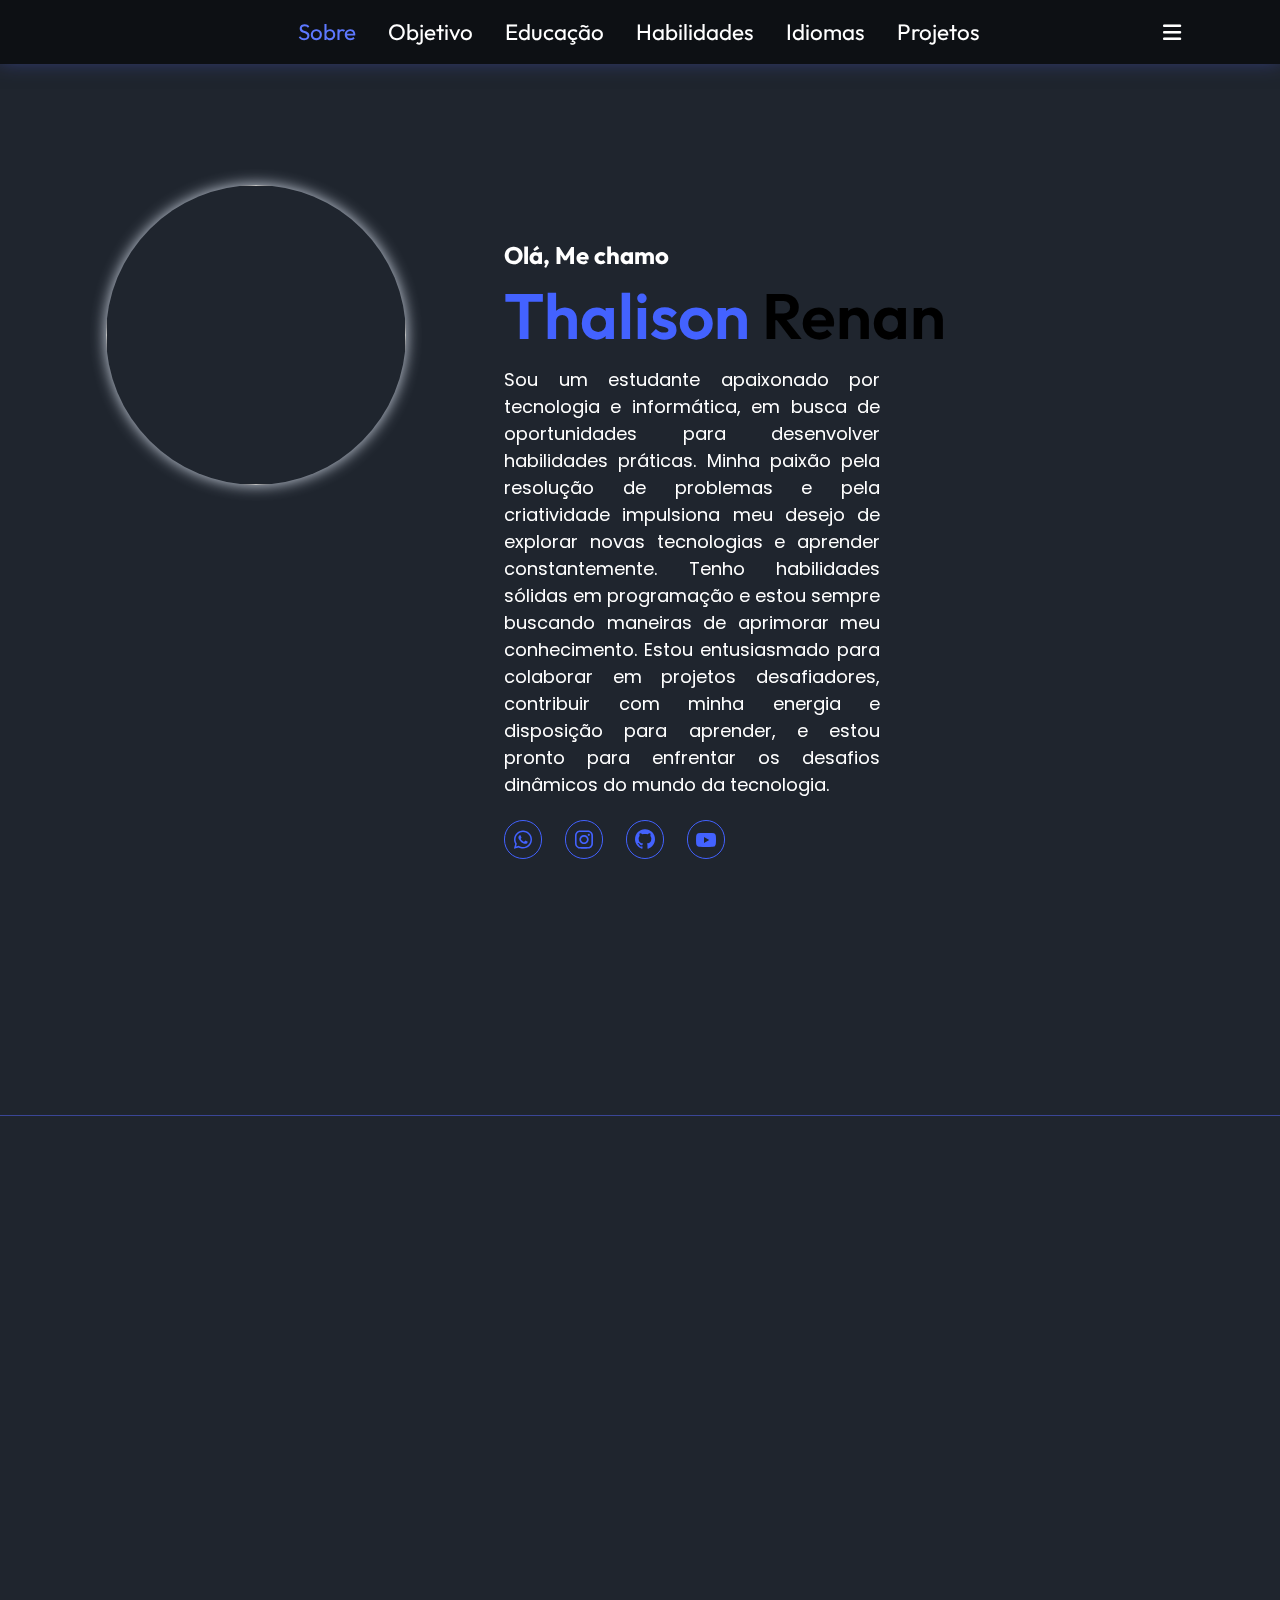
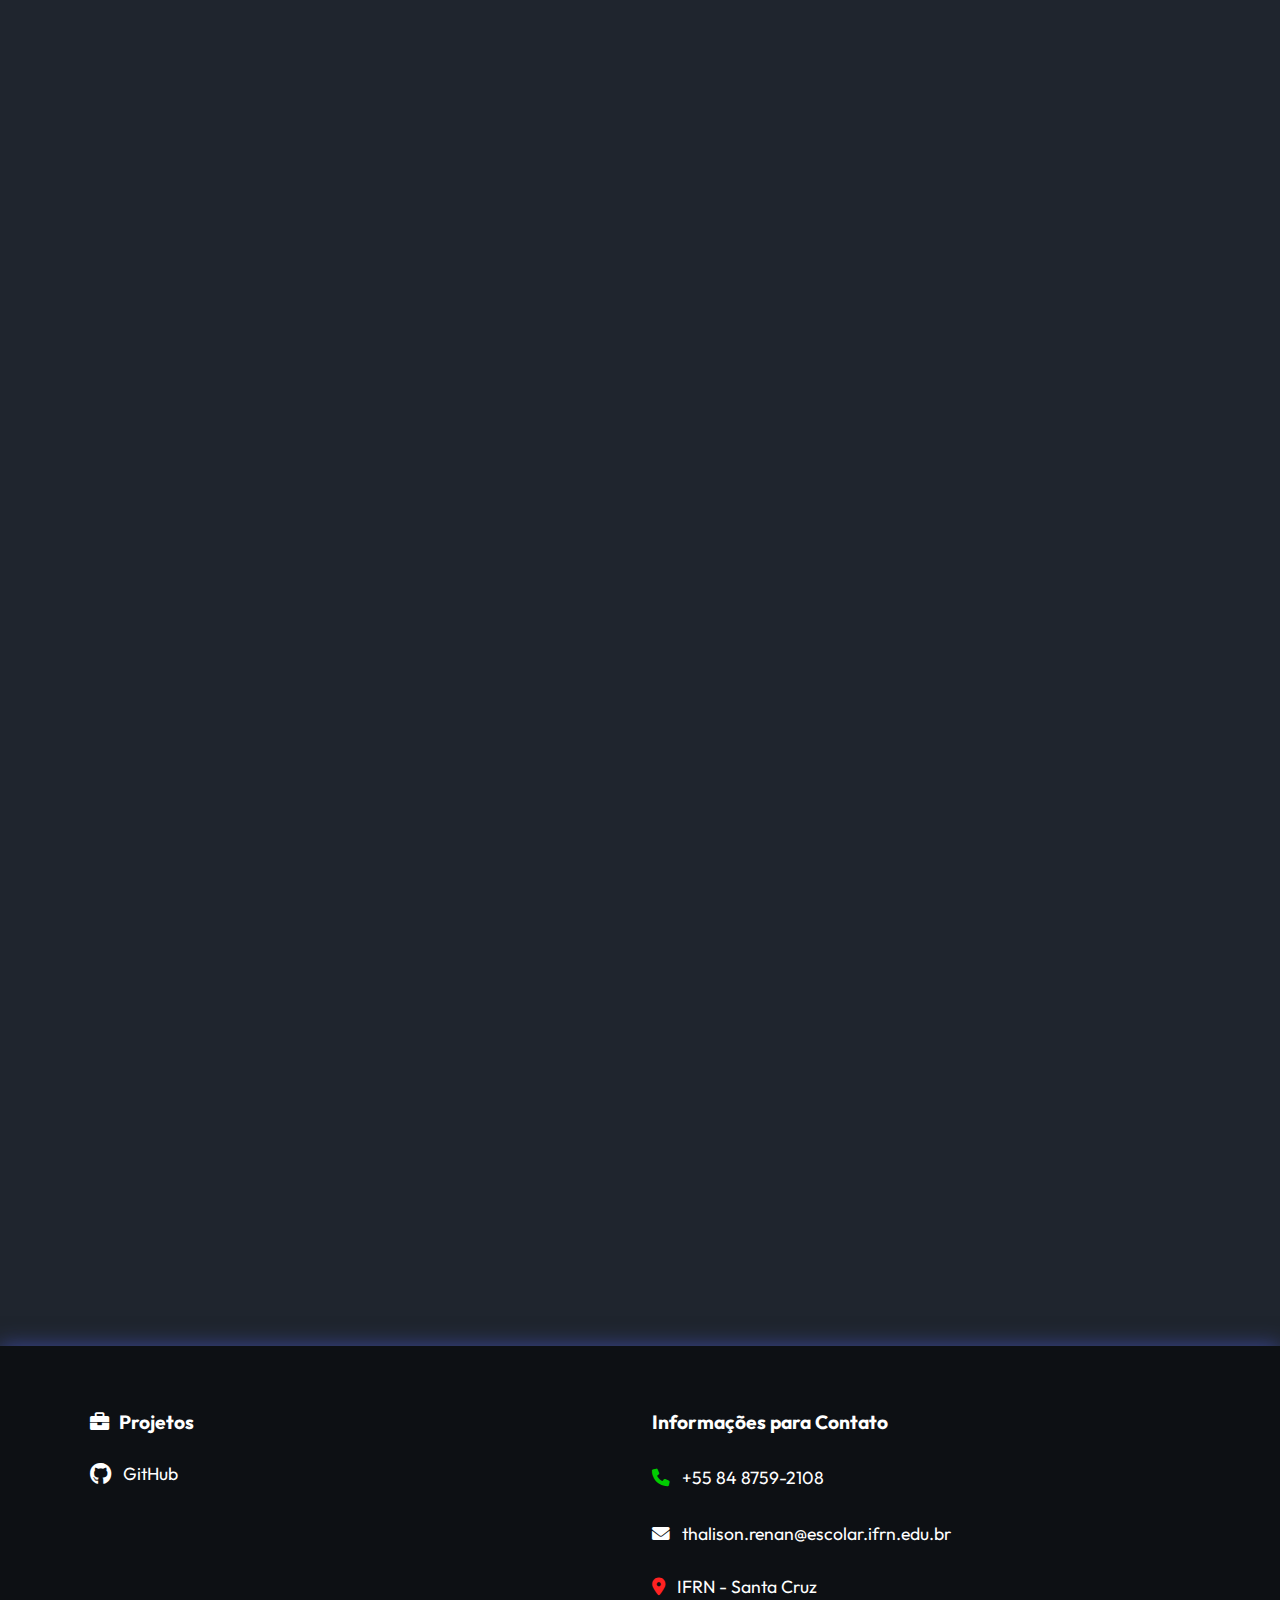
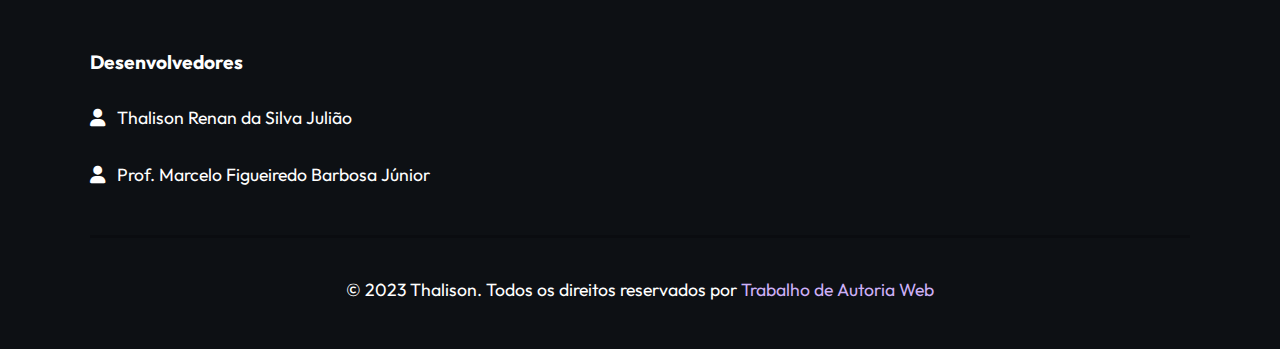
==== index.html @ b5692db4 "Add files via upload" ====
<!DOCTYPE html>
<html lang="pt-BR">

<head>
    <meta charset="UTF-8">
    <meta name="viewport" content="width=device-width, initial-scale=1.0">
    <title>Currículo Virtual</title>
    <link rel="stylesheet" href="css/style.css">
    <link href="https://cdnjs.cloudflare.com/ajax/libs/font-awesome/6.0.0-beta3/css/all.min.css" rel="stylesheet">
    <link href='https://unpkg.com/boxicons@2.1.4/css/boxicons.min.css' rel='stylesheet'>
    <link href="https://unpkg.com/aos@2.3.1/dist/aos.css" rel="stylesheet">
</head>

<body>

    <header>

        <!-- Barra de Navegação -->

        <nav class="navbar">
            <a href="#sobre" class="active">Sobre</a>
            <a href="#objetivo">Objetivo</a>
            <a href="#educacao">Educação</a>
            <a href="#habilidades">Habilidades</a>
            <a href="#idiomas">Idiomas</a>
            <a href="#projetos">Projetos</a>
        </nav>

        <div class="icon-container">
            <div class="icone">
                <div onclick=showSidebar() id="menu-btn" class="fas fa-bars"></div>
            </div>
        </div>

        <nav class="sidebar">
            <ul>
                <li onclick=hideSidebar() class="li-sidebar"><a href="#" class="a-sidebar"><svg
                            xmlns="http://www.w3.org/2000/svg" height="36" viewBox="0 -960 960 960" width="36"
                            fill="red">
                            <path
                                d="m256-200-56-56 224-224-224-224 56-56 224 224 224-224 56 56-224 224 224 224-56 56-224-224-224 224Z" />
                        </svg></a></li>
                <li class=" li-sidebar"><a href="bootstrap.html" class="a-sidebar">Bootstrap</a></li>
                <li class=" li-sidebar"><a href="#" class="a-sidebar">Materialize CSS</a></li>
            </ul>
        </nav>

    </header>

    <!-- Conteúdo Principal -->

    <section class="container">

        <!-- Sobre -->

        <div class="main">
            <div class="content-container" id="sobre">
                <div class="images" data-aos="zoom-in" data-aos-duration="1500">
                    <img src="Eloíza Cebolinha.jpg" alt="" class="img-w">
                </div>
                <div class="detail">
                    <h3 data-aos="fade-right" data-aos-duration="1500">Olá, Me chamo</h3>
                    <h1 data-aos="zoom-in" data-aos-duration="1500"><span style="color: #4362ff;">Thalison</span> Renan
                    </h1>
                    <p class="text" data-aos="zoom-in" data-aos-duration="1500">Sou um estudante apaixonado por
                        tecnologia e informática, em busca de oportunidades para desenvolver habilidades práticas. Minha
                        paixão pela resolução de problemas e pela criatividade impulsiona meu desejo de explorar novas
                        tecnologias e aprender constantemente. Tenho habilidades sólidas em programação e estou sempre
                        buscando maneiras de aprimorar meu conhecimento. Estou entusiasmado para colaborar em projetos
                        desafiadores, contribuir com minha energia e disposição para aprender, e estou pronto para
                        enfrentar os desafios dinâmicos do mundo da tecnologia.</p>
                    <div class="social" data-aos="fade-right" data-aos-duration="1500">
                        <a href="https://wa.me//5584987790759?text=Olá,%20tudo%20bem?" target="_blank"><i
                                class='bx bxl-whatsapp'></i></a>
                        <a href="https://www.instagram.com/thalisonrenan__/" target="_blank"><i
                                class='bx bxl-instagram'></i></a>
                        <a href="https://github.com/ThalisonR?tab=projects" target="_blank"><i
                                class='bx bxl-github'></i></a>
                        <a href="https://www.youtube.com/channel/UCin0BzxdglkTwremmnrXTJQ" target="_blank"><i
                                class='bx bxl-youtube'></i></a>
                    </div>
                </div>
            </div>
            <hr>

            <!-- Objetivo Profissional -->

            <section class="info-container" id="objetivo">
                <div class="info-content-container">
                    <h2 data-aos="fade-right" data-aos-duration="1500">Objetivo Profissional</h2>
                    <div class="info-content">
                        <div class="content">
                            <p class="text-info" data-aos="fade-left" data-aos-duration="1500">Dedicado e apaixonado por
                                programação, busco estabelecer uma carreira sólida como desenvolvedor full-stack. Meu
                                objetivo é aplicar minha expertise em linguagens de programação, frameworks e
                                metodologias ágeis para contribuir significativamente no desenvolvimento de soluções
                                inovadoras e impactantes. Busco constantemente aprimorar minhas habilidades técnicas e
                                liderança para desempenhar um papel fundamental no sucesso de projetos, agregando valor
                                à equipe e à empresa.</p>
                        </div>
                    </div>
                </div>
            </section>
            <hr>

            <!-- Educação -->

            <section class="info-container" id="educacao">
                <div class="info-content-container">
                    <h2 data-aos="fade-right" data-aos-duration="1500">Educação</h2>
                    <div class="info-content" data-aos="zoom-in-down" data-aos-duration="1500">
                        <div class="content">
                            <h3 class="h3">Escola Estadual João Ferreira de Souza</h3>
                            <div class="subtitulo">Ensino Fundamental</div>
                        </div>
                        <div class="duracao"><span class="text-primary">Fevereiro 2012 - Dezembro 2020</span></div>
                    </div>
                    <div class="info-content" data-aos="zoom-in-down" data-aos-duration="1500">
                        <div class="content">
                            <h3 class="h3">Instituto Federal do Rio Grande do Norte</h3>
                            <div class="subtitulo">Ensino Médio e Formação Técnica em Informática</div>
                        </div>
                        <div class="duracao"><span class="text-primary">Maio 2021 - Pendente</span></div>
                    </div>
                </div>
            </section>
            <hr>

            <!-- Habilidades -->

            <section class="info-container" id="habilidades">
                <div class="info-content-container">
                    <h2 data-aos="fade-right" data-aos-duration="1500">Habilidades</h2>
                    <div class="subtitulo-skills" data-aos="fade-left" data-aos-duration="1500">Linguagens de
                        Programação & Ferramentas</div>
                    <ul class="list-inline" data-aos="fade-up-right" data-aos-duration="1500">
                        <li class="list-inline-item"><i class="fab fa-html5"></i>
                            <h3 class="h3-skills">HTML</h3>
                        </li>
                        <li class="list-inline-item"><i class="fab fa-css3-alt"></i>
                            <h3 class="h3-skills">CSS</h3>
                        </li>
                        <li class="list-inline-item"><i class="fab fa-java"></i>
                            <h3 class="h3-skills">JAVA</h3>
                        </li>
                    </ul>
                </div>
            </section>
            <hr>

            <!-- Idiomas -->

            <section class="info-container" id="idiomas">
                <div class="info-content-container">
                    <h2 class="h2-idiomas" data-aos="fade-right" data-aos-duration="1500">Idiomas</h2>
                    <ul class="list-inline" data-aos="zoom-in-down" data-aos-duration="1500">
                        <li class="list-inline-item">
                            <h3 class="h3-idiomas">Português<span class="perIdioma">*Avançado</span></h3>
                        </li>
                        <li class="list-inline-item">
                            <h3 class="h3-idiomas">Inglês<span class="perIdioma">*Médio</span></h3>
                        </li>
                    </ul>
                </div>
            </section>
            <hr>

            <!-- Projetos -->

            <section class="info-container" id="projetos">
                <div class="info-content-container">
                    <h2 data-aos="fade-right" data-aos-duration="1500">Projetos</h2>
                    <div class="card-container">
                        <div class="card" data-aos="zoom-in-down" data-aos-duration="1500">
                            <img src="images/Projeto_SYSMO.png" alt="Projeto de Irrigação Automática">
                            <div class="card-content">
                                <h3>SYSMO</h3>
                                <p>O presente projeto, nomeado SYSMO, tem como objetivo reduzir o consumo excessivo de
                                    água e energia na agricultura por meio de um dispositivo de controle de irrigação
                                    que será integrado a um aplicativo para consulta de dados e controle.</p>
                            </div>
                        </div>
                    </div>
                </div>
            </section>
        </div>
    </section>


    <!-- Rodapé -->

    <section class="footer">

        <div class="conjunto-caixas">

            <div class="caixa">
                <h3><i class="fa-solid fa-briefcase"></i>Projetos</h3>
                <a href="https://github.com/ThalisonR?tab=projects" target="_blank" class="links"><i
                        class="fab fa-github fa-lg"></i> GitHub</a>
            </div>

            <div class="caixa">
                <h3>Informações para Contato</h3>
                <p class="links"><i class="fas fa-phone"></i> +55 84 8759-2108</p>
                <p class="links"><i class="fas fa-envelope"></i> thalison.renan@escolar.ifrn.edu.br</p>
                <a href="https://www.google.com/maps/place/IFRN+-+Campus+Santa+Cruz/@-6.2285812,-36.0278657,15z/data=!4m6!3m5!1s0x7b1fb9253030885:0x3277ef10d08080a8!8m2!3d-6.2285812!4d-36.0278657!16s%2Fg%2F1pty85fsc?entry=ttu"
                    target="_blank" class="links"><i class="fas fa-map-marker-alt"></i> IFRN - Santa Cruz</a>
            </div>

            <div class="caixa">
                <h3>Desenvolvedores</h3>
                <p class="links"> <i class="fas fa-user"></i> Thalison Renan da Silva Julião</p>
                <p class="links"> <i class="fas fa-user"></i> Prof. Marcelo Figueiredo Barbosa Júnior</p>
            </div>

        </div>

        <div class="creditos">&copy; 2023 Thalison. Todos os direitos reservados por <a href="#" class="link">Trabalho
                de Autoria Web</a></div>

    </section>

    <script>
        // Sidebar Lateral

        function showSidebar() {
            const sidebar = document.querySelector(".sidebar")
            sidebar.style.display = 'flex'
        }

        function hideSidebar() {
            const sidebar = document.querySelector(".sidebar")
            sidebar.style.display = 'none'
        }

        // Hover no Scroll

        const sections = document.querySelectorAll('section');
        const navLinks = document.querySelectorAll('header .navbar a');

        window.addEventListener('scroll', () => {
            let current = '';

            sections.forEach(section => {
                const sectionTop = section.offsetTop - 150;
                const sectionHeight = section.clientHeight;
                if (pageYOffset >= sectionTop && pageYOffset < sectionTop + sectionHeight) {
                    current = section.id;
                }
            });

            navLinks.forEach(link => {
                link.classList.remove('active');
                if (link.getAttribute('href').slice(1) === current) {
                    link.classList.add('active');
                }
            });
        });
    </script>

    <!-- Animações -->

    <script src="https://unpkg.com/aos@2.3.1/dist/aos.js"></script>

    <script>
        AOS.init();
    </script>

</body>

</html>
---- css/style.css ----
@import url('https://fonts.googleapis.com/css2?family=Poppins:wght@100;200;300;400;500;600;700;800&display=swap');
@import url('https://fonts.googleapis.com/css2?family=Outfit:wght@200;300;400;500;600;700;800&family=Roboto:wght@100;300;400&display=swap');

:root {
  --primary-color: #4362ff;
}

html {
  scroll-behavior: smooth;
}

* {
  font-family: 'Outfit', sans-serif;
  margin: 0;
  padding: 0;
  outline: none;
  border: none;
  text-decoration: none;
  transition: .2s linear;
}

body {
  margin: 0;
  padding: 0;
}

.main {
  background-color: #1F252E;
}

/* Estiliza o Icone dos Projetos */

.fa-briefcase {
  margin-right: 10px;
}

/* Estiliza o Icone de Telefone */

.fa-phone {
  color: rgb(1, 204, 1);
}

/* Estiliza o Icone de Localização */

.fa-map-marker-alt {
  color: rgb(255, 34, 34);
}

/* Linha */

hr {
  margin-top: 1rem;
  margin-bottom: 1rem;
  border: 0;
  border-top: 1px solid rgba(85, 104, 254, 0.5);
  box-sizing: content-box;
  height: 0;
  overflow: visible;
}

/* Textos */

.text {
  margin-top: 10px;
  margin-bottom: 10px;
  padding-right: 400px;
  font-size: 18px;
  text-align: justify;
  color: white;
  font-family: 'Poppins', sans-serif;
}

.text-info {
  margin-top: -60px;
  margin-bottom: 10px;
  font-size: 18px;
  text-align: justify;
  color: white;
  font-family: 'Poppins', sans-serif;
}

h2 {
  color: #4362ff;
  font-size: 2rem;
  margin-bottom: 10rem;
  text-transform: uppercase;
}

.h3 {
  margin-bottom: 0;
}

.subtitulo {
  font-family: 'Poppins', sans-serif;
  text-transform: uppercase;
  font-weight: 500;
  font-size: 1.5rem;
  margin-bottom: 1rem;
  margin-top: 5px;
  color: #5d78fe;
}

.text-primary {
  color: #5d78fe;
}

.subtitulo-skills {
  font-family: 'Poppins', sans-serif;
  text-transform: uppercase;
  font-weight: 500;
  font-size: 1.5rem;
  margin-bottom: 1rem;
  margin-top: -40px;
  color: #5d78fe;
}

.h3-skills {
  display: flex;
  align-items: center;
  margin-left: 50px;
}

.h3-idiomas {
  display: flex;
  align-items: center;
  margin-left: -35px;
}

.h2-idiomas {
  margin-bottom: 8rem;
}

/* -- Cabeçalho -- */

header {
  display: flex;
  position: fixed;
  z-index: 1;
  top: 0;
  left: 0;
  right: 0;
  background-color: #0D1014;
  box-shadow: 0px -5px 20px rgba(85, 104, 254, 0.5);
  padding: 1rem 9%;
  justify-content: space-between;
  align-items: center;
  height: 2rem;
}

header .navbar {
  display: flex;
  justify-content: center;
  flex-grow: 1;
}

header .navbar a {
  font-size: 1.4rem;
  color: white;
  margin: 0 1rem;
  transition: color 0.3s ease;
  text-decoration: none;
}

header .navbar a:hover {
  color: #5d78fe;
}

.navbar a.active {
  color: #5d78fe;
}

.icone {
  margin-right: -1rem;
  font-size: 1.3rem;
  cursor: pointer;
  color: white;
}

.sidebar {
  position: fixed;
  top: 0;
  right: 0;
  height: 100vh;
  width: 250px;
  z-index: 999;
  background-color: rgba(0, 0, 0, 0.2);
  backdrop-filter: blur(10px);
  box-shadow: 0px -5px 20px rgba(85, 104, 254, 0.5);
  display: none;
  flex-direction: column;
  align-items: flex-start;
  justify-content: flex-start;
}

.li-sidebar {
  width: 100%;
  height: 50px;
  list-style: none;
  margin-bottom: 15px;
}

.a-sidebar {
  font-family: Poppins, sans-serif;
  font-weight: 600;
  width: 100%;
  height: 100%;
  padding: 0px 30px;
  text-decoration: none;
  display: flex;
  align-items: center;
  color: white;
}

.a-sidebar:hover {
  background-color: #1B1F27;
}

/* -- Conteúdo Principal -- */

.main {
  min-height: 70vh;
}

.main h3 {
  color: #fff;
  font-size: 1.5rem;
  opacity: 1;
  margin-bottom: 5px;
}

.main h1 {
  color: #000;
  font-size: 4rem;
  font-weight: 600;
  opacity: 1;
}

.content-container {
  margin-left: -25%;
  padding: 15rem 0;
  display: grid;
  grid-template-columns: repeat(auto-fit, minmax(277px, 1fr));
  row-gap: 1.5rem;
  column-gap: 3rem;
}

/* Minha imagem */

.images {
  margin-top: -55px;
  margin-right: 50px;
  margin-left: auto;
  width: 300px;
}

.images img {
  border-radius: 50%;
  box-shadow: 0 0 15px #D1D9E6;
}

.img-w {
  width: 300px;
  height: 300px;
}

/* -- Redes Sociais -- */

.social {
  display: flex;
  flex-wrap: wrap;
  gap: 1.4rem;
  margin-top: 1.4rem;
}

.social a {
  display: grid;
  place-items: center;
  text-decoration: none;
  color: var(--primary-color);
  border: 1.6px solid var(--primary-color);
  font-size: 1.5rem;
  border-radius: 50%;
  padding: 0.39rem;
  text-align: center;
  opacity: 1;
}

.social a:hover {
  color: var(--primary-dark);
  background-color: var(--primary-color);
  box-shadow: 0 0 20px var(--primary-color);
  transition: all .3s ease-in-out;
}

/* Conteúdo */

.info-container {
  display: flex;
  align-items: center;
  padding-left: 1rem;
  padding-right: 1rem;
  padding-top: 5rem;
  padding-bottom: 5rem;
  max-width: 75rem;
  margin-left: 17%;
  padding: 13.5rem 0;
}

.info-content-container {
  width: 100%;
}

.info-content {
  display: flex;
  flex-direction: column;
  flex-direction: row;
  justify-content: space-between;
  margin-bottom: 3rem;
}

/* Habilidades */

.list-inline {
  padding-left: 0;
  list-style: none;
  font-size: 3rem;
  padding: 20px;
}

.list-inline-item {
  display: flex;
  padding: 15px;
  color: white;
}

.list-inline-item:not(:last-child) {
  margin-right: 0.5rem;
}

/* Idiomas */

.content {
  flex-grow: 1;
}

.duracao {
  flex-shrink: 0;
}

.perIdioma {
  color: #5d78fe;
  margin-left: 10px;
  font-size: 17px;
}

/* Projetos */

.card-container {
  display: flex;
  justify-content: space-around;
  flex-wrap: wrap;
  margin-top: 50px;
  margin-bottom: 50px;
}

.card {
  width: 1000px;
  background-color: #181920;
  box-shadow: 0 4px 8px rgba(85, 104, 254, 0.5);
  border-radius: 10px;
  overflow: hidden;
  margin: 20px;
}

.card img {
  width: 100%;
  height: 600px;
}

.card-content {
  padding: 16px;
}

.card-content h3 {
  color: #526efc;
  text-align: center;
  font-size: 35px;
  margin-bottom: 8px;
}

.card-content p {
  color: white;
  font-size: 20px;
  line-height: 1.3;
  text-align: justify;
  margin: 25px 40px;
}

/* -- Rodapé -- */

/* Estiliza o rodapé inteiro */

.footer {
  position: relative;
  background-color: #0D1014;
  background-size: cover;
  box-shadow: 0px 0px 20px rgba(85, 104, 254, 0.5);
  padding: 3rem 7%;
}

/* Estiliza a caixa do rodapé */

.footer .conjunto-caixas {
  display: grid;
  grid-template-columns: repeat(auto-fit, minmax(25rem, 1fr));
  gap: 1.5rem;
}

/* Estiliza o título das caixas do rodapé */

.footer .conjunto-caixas .caixa h3 {
  color: white;
  font-size: 1.2rem;
  padding: 1rem 0;
}

/* Estiliza os textos das caixas do rodapé */

.footer .conjunto-caixas .caixa p {
  font-size: 1rem;
  line-height: 1.8;
  color: white;
  padding: 1rem 0;
}

/* Estiliza os textos dos ícones do rodapé*/

.footer .conjunto-caixas .caixa .links {
  display: block;
  font-size: 1.1rem;
  color: white;
  padding: .7em 0;
}

/* Para definir o espaçamento do texto para os ícones */

.footer .conjunto-caixas .caixa .links i {
  padding-right: .5rem;
}

/* Faz os textos dos icones fastarem para a direita ao passar o mouse*/

.footer .conjunto-caixas .caixa .links:hover i {
  padding-right: 1.2rem;
}

/* Estiliza o horário de funcionamento*/

.footer .conjunto-caixas .caixa .dias {
  margin-left: 2.2rem;
  line-height: .2;
}

/* Estiliza os créditos no final do footer*/

.footer .creditos {
  color: white;
  font-size: 1.1rem;
  text-align: center;
  margin-top: 2rem;
  padding-top: 2.5rem;
  border-top: .2rem solid rgba(0, 0, 0, 0.2);
}

/* Estiliza o nome que está nos direitos reservados*/

.footer .creditos .link {
  color: #CDB0F7;
}
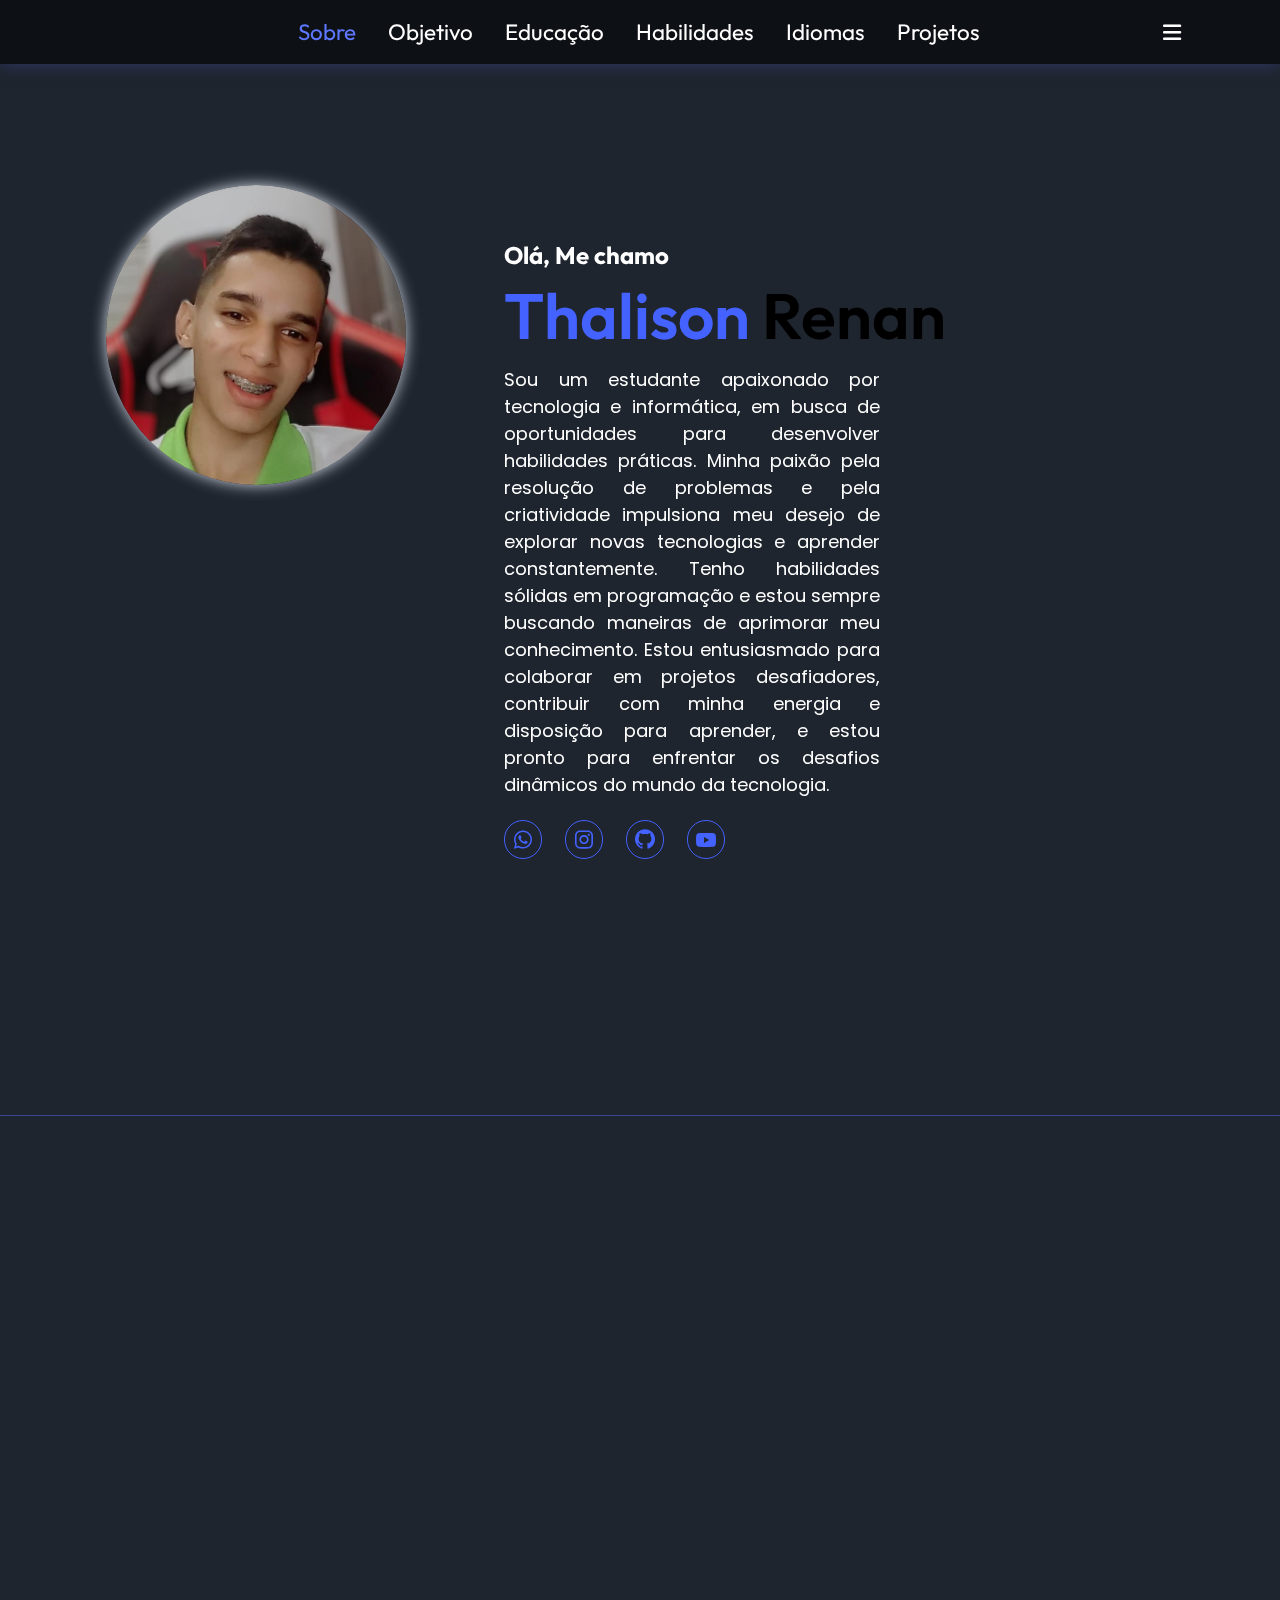
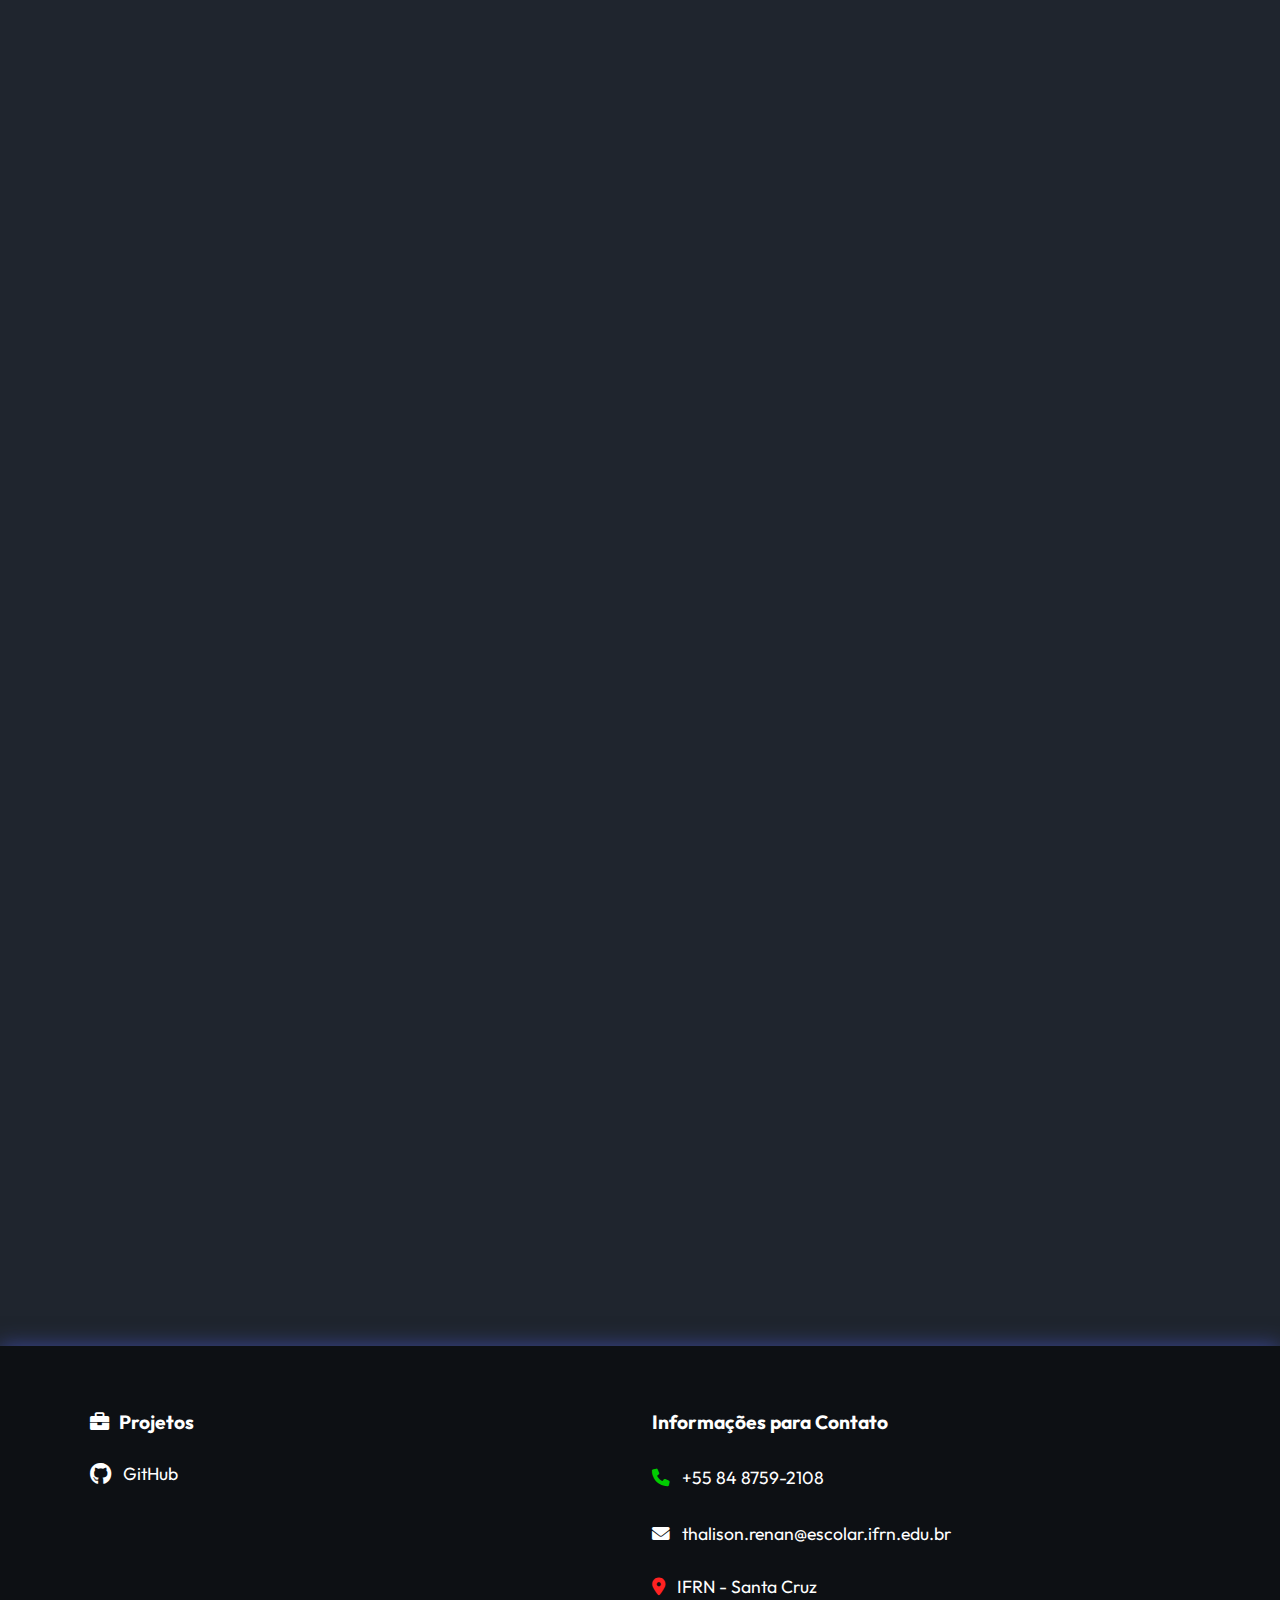
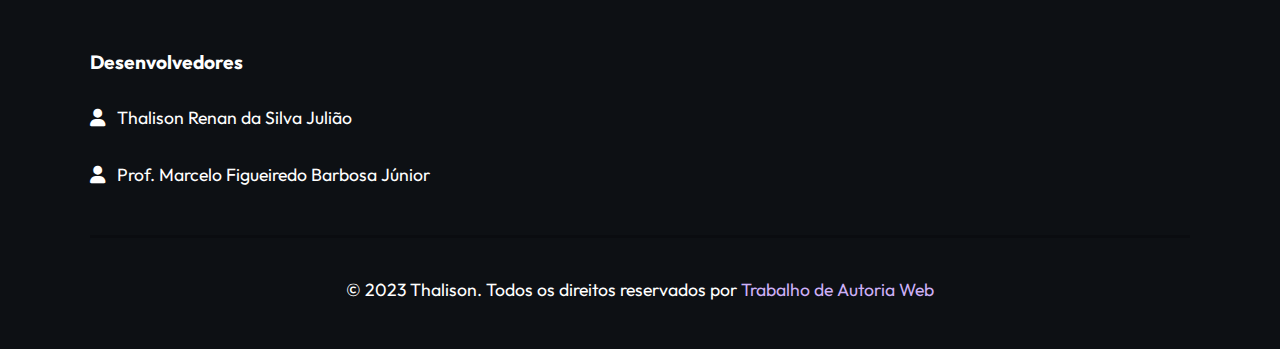
==== commit 68875da1: "Adição da minha fotografia" ====
--- a/index.html
+++ b/index.html
@@ -56,7 +56,7 @@
         <div class="main">
             <div class="content-container" id="sobre">
                 <div class="images" data-aos="zoom-in" data-aos-duration="1500">
-                    <img src="Eloíza Cebolinha.jpg" alt="" class="img-w">
+                    <img src="images/Thalison.png" alt="Fotografia de um belo rapaz!" class="img-w">
                 </div>
                 <div class="detail">
                     <h3 data-aos="fade-right" data-aos-duration="1500">Olá, Me chamo</h3>
